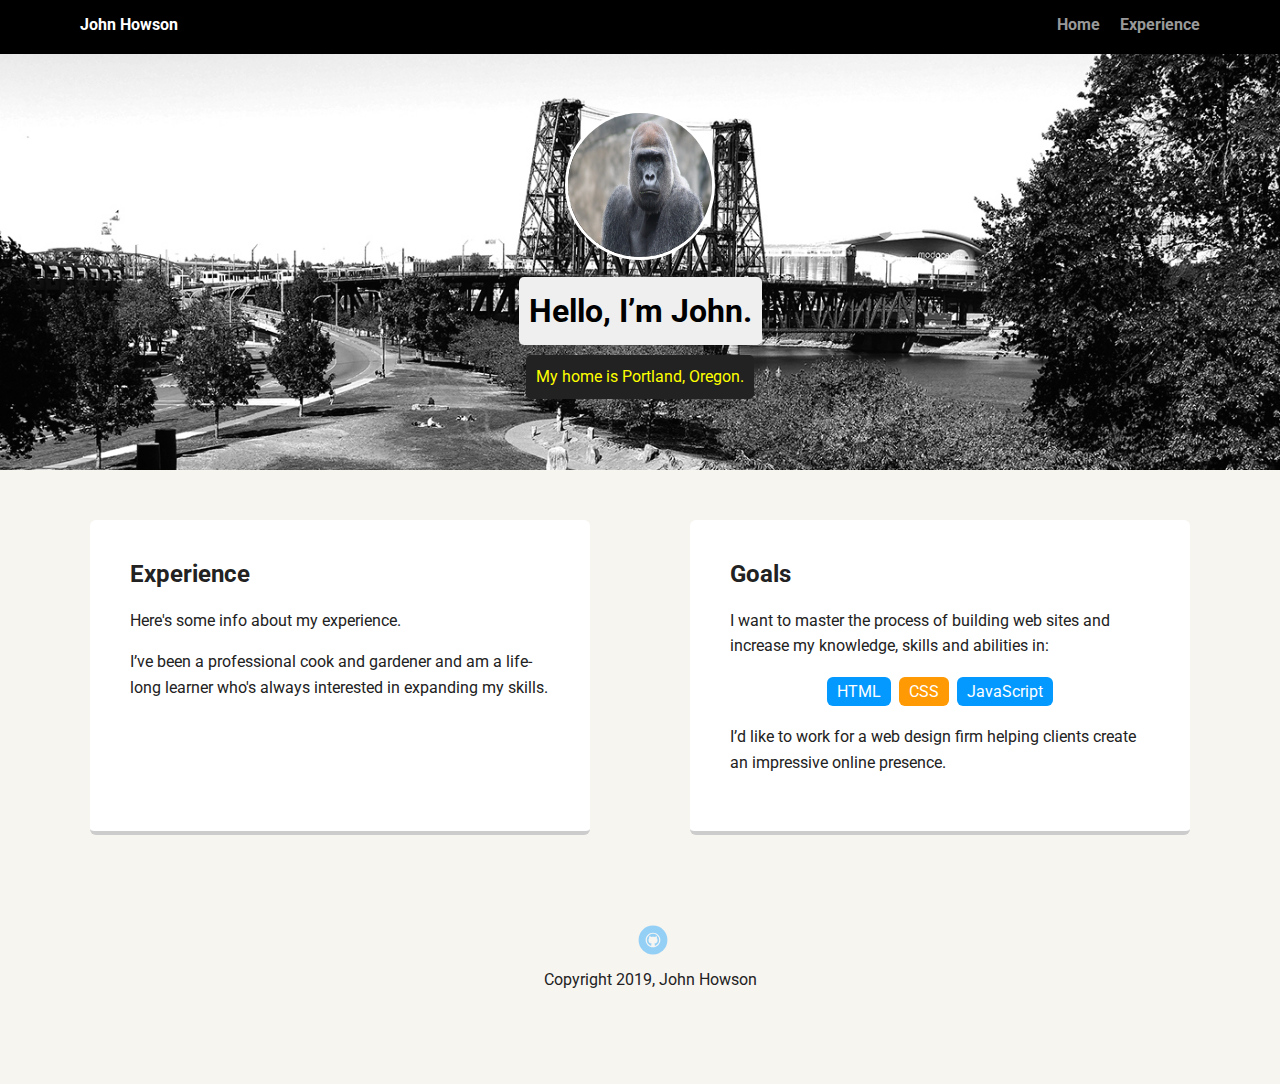
==== experience.html @ 0cada2d2 "Updated experience.html" ====
<!doctype html>
<html lang="en">
<head>
  <meta charset="utf-8">
  <title>John Howson's Profile</title>
  <meta name="viewport" content="width=device-width, initial-scale=1.0">
  <link rel="stylesheet" href="styles.css">
  <link href="https://fonts.googleapis.com/css?family=Muli%7CRoboto:400,300,500,700,900" rel="stylesheet"></head>
  <body>

    <div class="main-nav">
        <ul class="nav">
          <li class="name">John Howson</li>
          <li><a href="index.html">Home</a></li>
          <li><a href="experience.html">Experience</a></li>
        </ul>
    </div>

    <header>
      <img src="images/me.jpg" alt="Gorilla Man" class="profile-image">
      <h1 class="tag name">Hello, I’m John.</h1>
      <p class="tag location">My home is Portland, Oregon.</p>
    </header>

    <main class="flex">
      <div class="card">
        <h2>Experience</h2>
        <p>Here's some info about my experience.</p>
        <p>I’ve been a professional cook and gardener and am a life-long learner who's always interested in expanding my skills.</p>
      </div> 

      <div class="card">
        <h2>Goals</h2>
        <p>I want to master the process of building web sites and increase my knowledge, skills and abilities in:</p>
        <ul class="skills">
          <li>HTML</li>
          <li>CSS</li>
          <li>JavaScript</li>
        </ul>
        <p>I’d like to work for a web design firm helping clients create an impressive online presence.</p>
      </div> 

    </main>
    <footer>
      <ul>
        <!--<li><a href="#" class="social twitter">Twitter</a></li>
        <li><a href="#" class="social linkedin">LinkedIn</a></li>-->
        <li><a href="https://github.com/howsonjohn/" class="social github">Github</a></li>
      </ul>
      <p class="copyright">Copyright 2019, John Howson</p>
    </footer>
  </body>
  </html>
---- styles.css ----
/* Global Layout Set-up */
* { 
  box-sizing: border-box;
}
  
body {
  margin: 0;
  padding: 0;
  text-align: center;
  font-family: 'Roboto', sans-serif;
  color: #222;
  background: #f7f5f0;
}
/* Link Styles */

a {
  text-decoration: none;
  color: #999;
}
a:hover {
  color: #6633ff;
}

/* Section Styles */

.main-nav {
  width: 100%;
  background: black;
  min-height: 30px;
  padding: 10px;
  position: fixed;
  text-align: center;
}
.nav {
  display: flex;
  justify-content: space-around;
  font-weight: 700;
  list-style-type: none;
  margin: 0 auto;
  padding: 0;
}

.nav .name {
    display: block;
    margin-right: auto;
    color: white;
}
.nav li {
  padding: 5px 10px 10px 10px;
}
.nav a {
  transition: all .5s;
}
.nav a:hover {
  color: white
}

header {
  text-align: center;
  background: url('images/portland.jpg') no-repeat top center ;
  background-size: cover;
  overflow: hidden;
  padding-top: 60px;
}
header {
  line-height: 1.5;
}
header .profile-image {
  margin-top: 50px;
  width: 150px;
  height: 150px;
  border-radius: 50%;
  border: 3px solid white;
  transition: all .5s;
}
header .profile-image:hover {
  transform: scale(1.2) rotate(5deg);
}
.tag {
  background-color: #efefef;
  color: black;
  padding: 10px;
  border-radius: 5px;
  display: table;
  margin: 10px auto;
} 
.location {
  background-color: #222;
  color: yellow;
}
.card {
  margin: 30px;
  padding: 20px 40px 40px;
  max-width: 500px;
  text-align: left;
  background: #fff;
  border-bottom: 4px solid #ccc;
  border-radius: 6px;
  transition: all .5s;
}
.card:hover {
  border-color: #ff99ff;
}

ul.skills {
  padding: 0;
  text-align: center;
}

.skills li {
  border-radius: 6px;
  display: inline-block;
  background: #ff9904;
  color: white;
  padding: 5px 10px;
  margin: 2px;
}

.skills li:nth-child(odd) {
  background: #0399ff;
}

footer {
  width: 100%;
  min-height: 30px;
  padding: 20px 0 40px 20px;
}

footer .copyright {
  top: -8px;
  font-size: .75em;
}

footer ul {
  list-style-type: none;
  margin: 0;
  padding: 0;
}

footer ul li {
  display: inline-block;
}

a.social {
  display: inline-block;
  text-indent: -9999px;
  margin-left: 5px;
  width: 30px;
  height: 30px;
  background-size: 30px 30px;
  opacity: .4;
  transition: all .5s;
}
a.twitter {
  background-image: url(images/twitter.svg);
}
a.linkedin {
  background-image: url(images/linkedin.svg);
}
a.github {
  background-image: url(images/github.svg);
}
a.social:hover {
  opacity: 1;
}
.clearfix {
  clear: both;
}

/* Styles for larger screens */
@media screen and (min-width: 720px) {
  
  .flex {
      display: -ms-flexbox;      /* TWEENER - IE 10 */
      display: flex; 
      max-width: 1200px;
      -ms-flex-pack: distribute;
      justify-content: space-around;
      margin: 0 auto;
  }

  header {
    min-height: 470px;
  }

  .nav {
    max-width: 1200px;
    padding: 0 30px;
  }


  main {
    padding-top: 20px;
  }

  main p {
    line-height: 1.6em;
  }

  footer {
    font-size: 1.3em;
    max-width: 1200px;
    margin: 40px auto;
  }

}
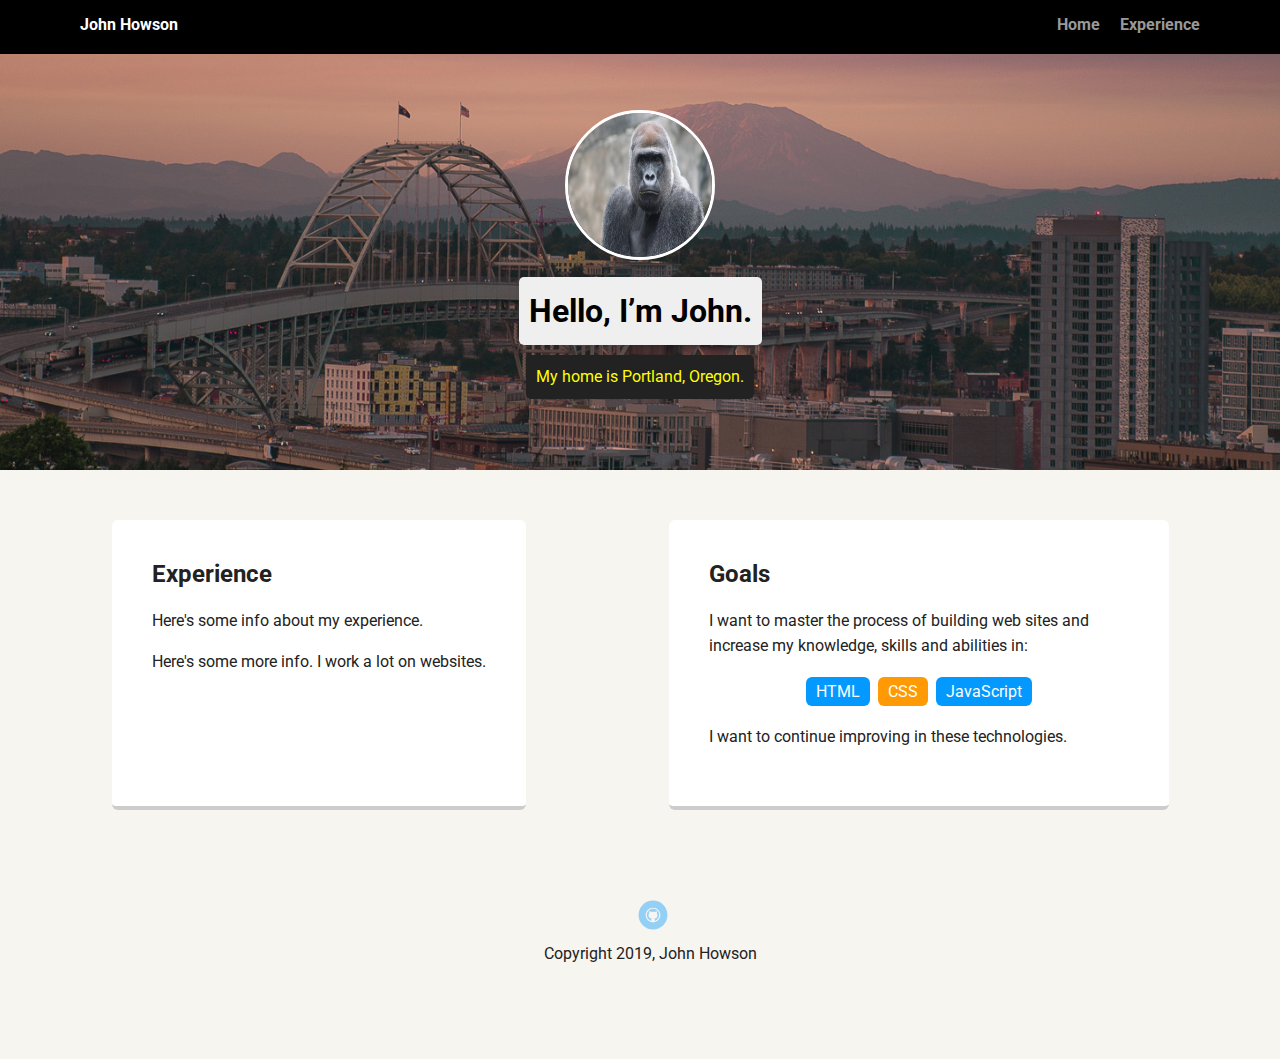
==== commit 8ae7e8f7: "Update experience.html" ====
--- a/experience.html
+++ b/experience.html
@@ -26,7 +26,7 @@
       <div class="card">
         <h2>Experience</h2>
         <p>Here's some info about my experience.</p>
-        <p>I’ve been a professional cook and gardener and am a life-long learner who's always interested in expanding my skills.</p>
+        <p>Here's some more info. I work a lot on websites.</p>
       </div> 
 
       <div class="card">
@@ -37,7 +37,7 @@
           <li>CSS</li>
           <li>JavaScript</li>
         </ul>
-        <p>I’d like to work for a web design firm helping clients create an impressive online presence.</p>
+        <p>I want to continue improving in these technologies.</p>
       </div> 
 
     </main>
--- a/styles.css
+++ b/styles.css
@@ -57,7 +57,7 @@
 
 header {
   text-align: center;
-  background: url('images/portland.jpg') no-repeat top center ;
+  background: url('images/home.jpg') no-repeat top center ;
   background-size: cover;
   overflow: hidden;
   padding-top: 60px;
